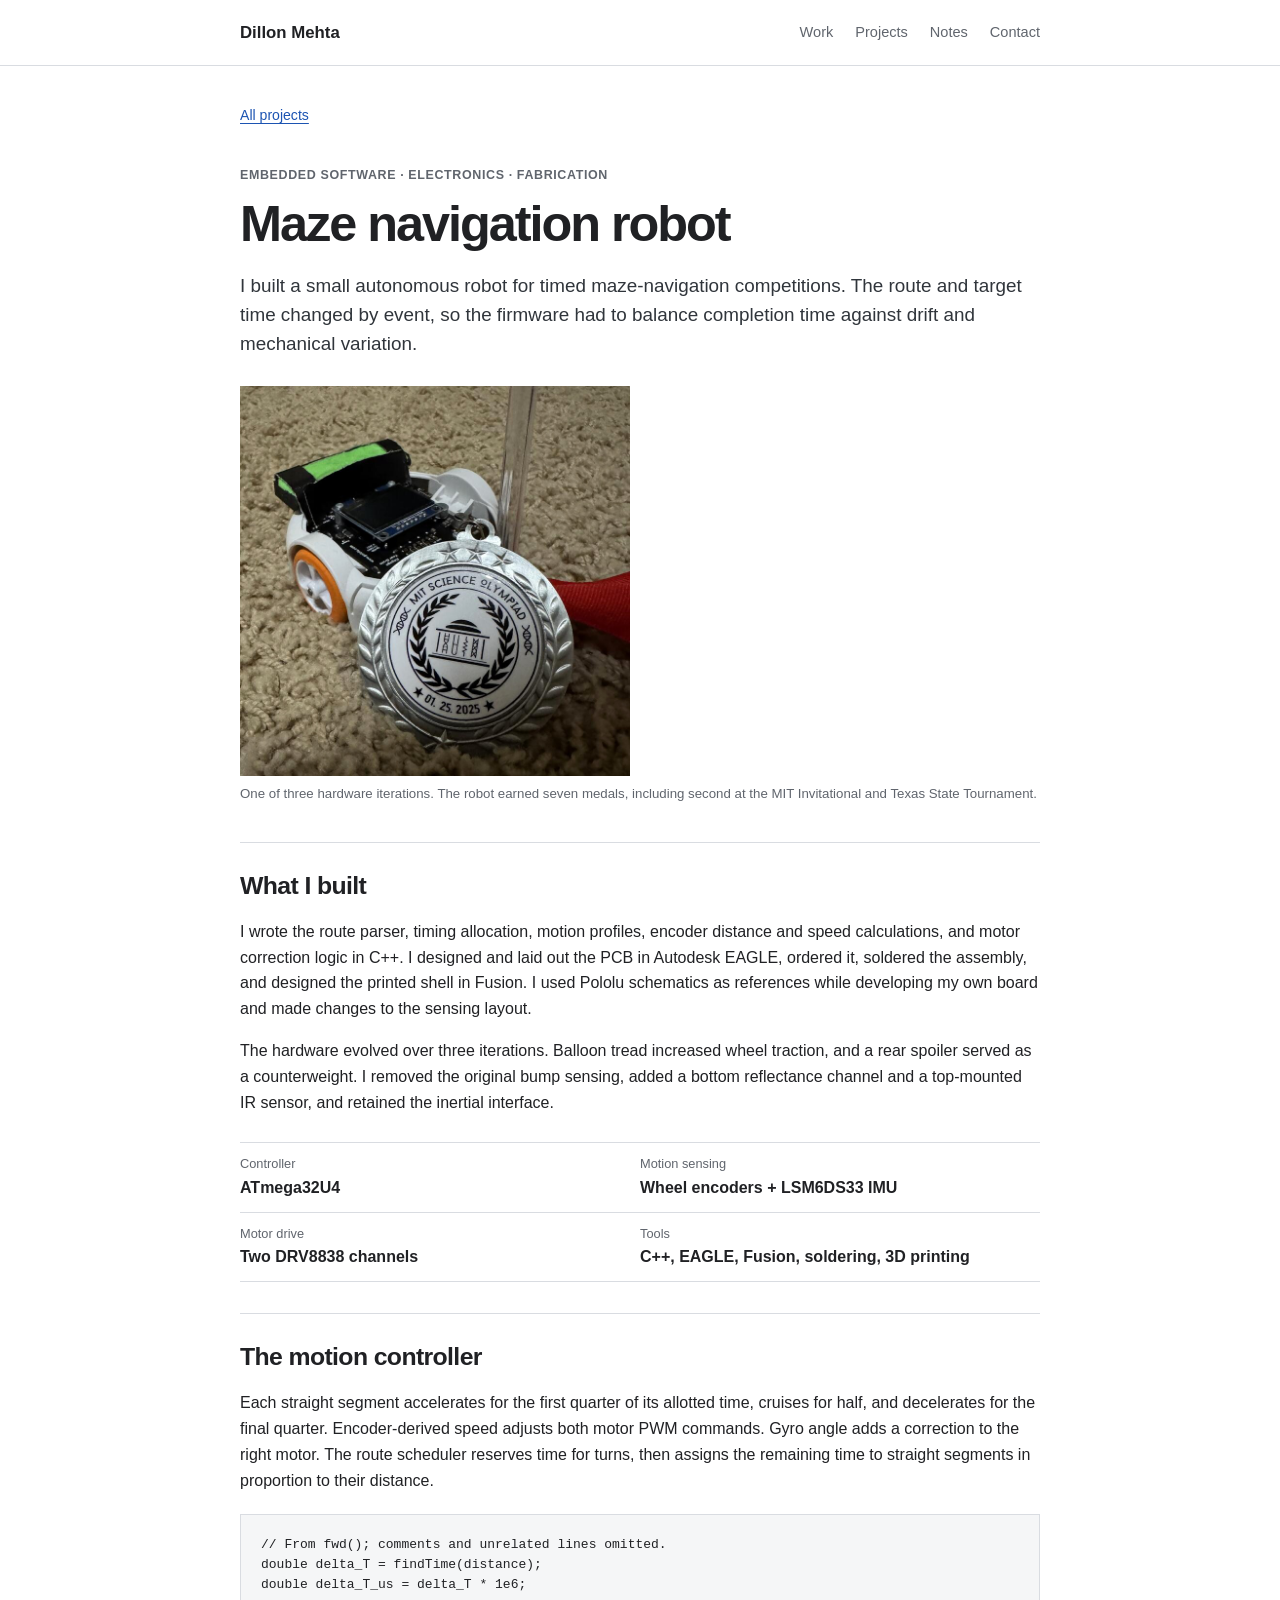
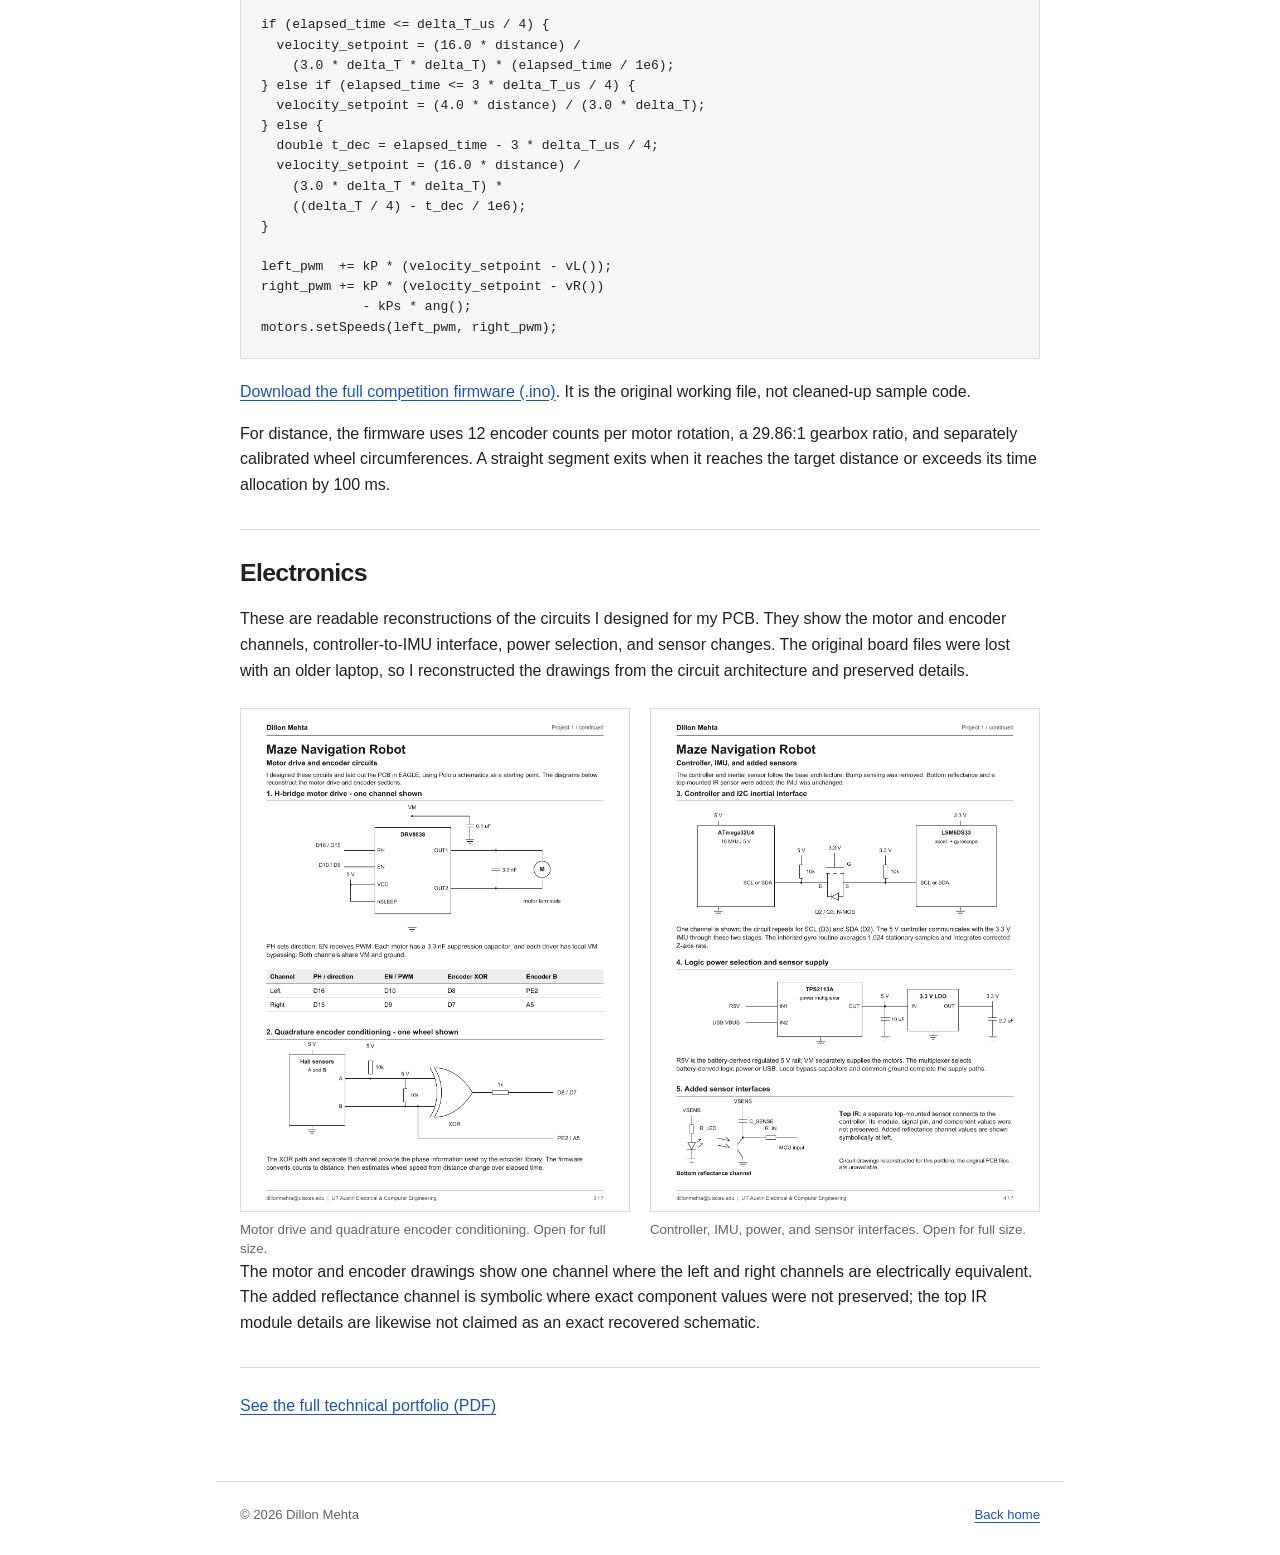
==== maze-robot.html @ 6f90989e "Replace PDF landing page with engineering portfolio site" ====
<!doctype html>
<html lang="en">
<head>
  <meta charset="utf-8"><meta name="viewport" content="width=device-width, initial-scale=1">
  <meta name="description" content="Dillon Mehta's maze navigation robot: C++ motion control, encoder and IMU feedback, custom electronics, and fabrication.">
  <link rel="icon" type="image/svg+xml" href="data:image/svg+xml,%3Csvg xmlns='http://www.w3.org/2000/svg' viewBox='0 0 64 64'%3E%3Crect width='64' height='64' rx='12' fill='%231c54b2'/%3E%3Ctext x='32' y='43' text-anchor='middle' font-family='Arial,sans-serif' font-size='30' font-weight='700' fill='white'%3EDM%3C/text%3E%3C/svg%3E">
  <title>Maze navigation robot · Dillon Mehta</title><link rel="stylesheet" href="styles.css">
</head>
<body>
  <a class="skip-link" href="#main">Skip to content</a>
  <header class="site-header"><div class="site-header__inner"><a class="site-name" href="./">Dillon Mehta</a><nav aria-label="Main navigation"><a href="./#work">Work</a><a href="./#projects">Projects</a><a href="./#notes">Notes</a><a href="./#contact">Contact</a></nav></div></header>
  <main id="main" class="page article">
    <a class="back-link" href="./#projects">All projects</a>
    <p class="eyebrow">Embedded software · Electronics · Fabrication</p>
    <h1>Maze navigation robot</h1>
    <p class="article-lead">I built a small autonomous robot for timed maze-navigation competitions. The route and target time changed by event, so the firmware had to balance completion time against drift and mechanical variation.</p>
    <figure class="article-hero"><img src="assets/maze-robot.jpg" alt="The completed maze-navigation robot with an MIT Science Olympiad medal"><figcaption>One of three hardware iterations. The robot earned seven medals, including second at the MIT Invitational and Texas State Tournament.</figcaption></figure>

    <section class="article-section"><h2>What I built</h2>
      <p>I wrote the route parser, timing allocation, motion profiles, encoder distance and speed calculations, and motor correction logic in C++. I designed and laid out the PCB in Autodesk EAGLE, ordered it, soldered the assembly, and designed the printed shell in Fusion. I used Pololu schematics as references while developing my own board and made changes to the sensing layout.</p>
      <p>The hardware evolved over three iterations. Balloon tread increased wheel traction, and a rear spoiler served as a counterweight. I removed the original bump sensing, added a bottom reflectance channel and a top-mounted IR sensor, and retained the inertial interface.</p>
      <dl class="facts"><div><dt>Controller</dt><dd>ATmega32U4</dd></div><div><dt>Motion sensing</dt><dd>Wheel encoders + LSM6DS33 IMU</dd></div><div><dt>Motor drive</dt><dd>Two DRV8838 channels</dd></div><div><dt>Tools</dt><dd>C++, EAGLE, Fusion, soldering, 3D printing</dd></div></dl>
    </section>

    <section class="article-section"><h2>The motion controller</h2>
      <p>Each straight segment accelerates for the first quarter of its allotted time, cruises for half, and decelerates for the final quarter. Encoder-derived speed adjusts both motor PWM commands. Gyro angle adds a correction to the right motor. The route scheduler reserves time for turns, then assigns the remaining time to straight segments in proportion to their distance.</p>
      <pre class="code"><code>// From fwd(); comments and unrelated lines omitted.
double delta_T = findTime(distance);
double delta_T_us = delta_T * 1e6;

if (elapsed_time &lt;= delta_T_us / 4) {
  velocity_setpoint = (16.0 * distance) /
    (3.0 * delta_T * delta_T) * (elapsed_time / 1e6);
} else if (elapsed_time &lt;= 3 * delta_T_us / 4) {
  velocity_setpoint = (4.0 * distance) / (3.0 * delta_T);
} else {
  double t_dec = elapsed_time - 3 * delta_T_us / 4;
  velocity_setpoint = (16.0 * distance) /
    (3.0 * delta_T * delta_T) *
    ((delta_T / 4) - t_dec / 1e6);
}

left_pwm  += kP * (velocity_setpoint - vL());
right_pwm += kP * (velocity_setpoint - vR())
             - kPs * ang();
motors.setSpeeds(left_pwm, right_pwm);</code></pre>
      <p><a href="assets/maze-control.ino" download>Download the full competition firmware (.ino)</a>. It is the original working file, not cleaned-up sample code.</p>
      <p>For distance, the firmware uses 12 encoder counts per motor rotation, a 29.86:1 gearbox ratio, and separately calibrated wheel circumferences. A straight segment exits when it reaches the target distance or exceeds its time allocation by 100 ms.</p>
    </section>

    <section class="article-section"><h2>Electronics</h2>
      <p>These are readable reconstructions of the circuits I designed for my PCB. They show the motor and encoder channels, controller-to-IMU interface, power selection, and sensor changes. The original board files were lost with an older laptop, so I reconstructed the drawings from the circuit architecture and preserved details.</p>
      <div class="circuit-grid">
        <figure><a href="assets/maze-circuits-motor.png" target="_blank" rel="noopener"><img src="assets/maze-circuits-motor.png" alt="Motor drive and encoder circuits showing DRV8838 H-bridge, motor outputs, Hall sensors, pull-ups, XOR conditioning, and MCU nets"></a><figcaption>Motor drive and quadrature encoder conditioning. Open for full size.</figcaption></figure>
        <figure><a href="assets/maze-circuits-sensors.png" target="_blank" rel="noopener"><img src="assets/maze-circuits-sensors.png" alt="Controller, I2C inertial interface, logic power selection, and added sensor interfaces"></a><figcaption>Controller, IMU, power, and sensor interfaces. Open for full size.</figcaption></figure>
      </div>
      <p>The motor and encoder drawings show one channel where the left and right channels are electrically equivalent. The added reflectance channel is symbolic where exact component values were not preserved; the top IR module details are likewise not claimed as an exact recovered schematic.</p>
    </section>
    <p class="article-end"><a href="portfolio.pdf">See the full technical portfolio (PDF)</a></p>
  </main>
  <footer class="site-footer"><span>© 2026 Dillon Mehta</span><a href="./">Back home</a></footer>
</body>
</html>
---- styles.css ----
:root{color-scheme:light;--ink:#202124;--muted:#60656d;--line:#d9dce1;--blue:#1c54b2;--soft:#f5f7fa;--page:800px}
*{box-sizing:border-box}
html{scroll-behavior:smooth}
body{margin:0;background:#fff;color:var(--ink);font:16px/1.62 -apple-system,BlinkMacSystemFont,"Segoe UI",Arial,sans-serif}
img{max-width:100%}
a{color:var(--blue);text-underline-offset:3px}
a:hover{text-decoration-thickness:2px}
button{font:inherit}
:focus-visible{outline:3px solid #79a7ef;outline-offset:3px}
.skip-link{position:absolute;top:-100px;left:12px;z-index:10;background:#fff;padding:8px 12px}.skip-link:focus{top:10px}
.site-header{border-bottom:1px solid var(--line)}
.site-header__inner{max-width:calc(var(--page) + 48px);margin:auto;padding:19px 24px;display:flex;justify-content:space-between;align-items:center;gap:22px}
.site-name{color:var(--ink);font-weight:700;text-decoration:none;font-size:1.05rem;white-space:nowrap}
.site-header nav{display:flex;gap:22px;flex-wrap:wrap}
.site-header nav a{font-size:.91rem;color:var(--muted);text-decoration:none}.site-header nav a:hover{color:var(--blue);text-decoration:underline}
.page{max-width:calc(var(--page) + 48px);margin:auto;padding:0 24px}
.intro{padding:64px 0 52px}.eyebrow,.project__year,.note__label{font-size:.78rem;letter-spacing:.05em;text-transform:uppercase;color:var(--muted);font-weight:650}
h1,h2,h3,p{margin-top:0}h1{font-size:clamp(2.2rem,5vw,3.15rem);letter-spacing:-.04em;line-height:1.12;margin-bottom:20px}h2{font-size:1.55rem;letter-spacing:-.025em;line-height:1.25;margin:0}h3{font-size:1.05rem;line-height:1.35;margin-bottom:2px}
p{margin-bottom:16px}.intro p{max-width:700px}.lead{font-size:1.25rem;line-height:1.5;color:#282d34}
.intro-links,.small-links{display:flex;flex-wrap:wrap;gap:8px 18px}.intro-links{margin-top:25px;font-size:.94rem}
.section{padding:34px 0 46px;border-top:1px solid var(--line);scroll-margin-top:30px}.section-head{display:flex;justify-content:space-between;gap:12px;align-items:baseline;margin-bottom:22px}.section-note{font-size:.85rem;color:var(--muted)}
.entry-list,.project-list,.note-list{border-top:1px solid var(--line)}
.entry{display:grid;grid-template-columns:110px 1fr;gap:18px;padding:21px 0;border-bottom:1px solid var(--line)}.entry__meta{font-size:.84rem;color:var(--muted);padding-top:2px}.entry__role{color:var(--muted);font-size:.9rem;margin:0 0 8px}.entry p:last-child{margin-bottom:0}
.project{display:grid;grid-template-columns:144px 1fr;gap:22px;padding:20px 0;border-bottom:1px solid var(--line);color:inherit;text-decoration:none}.project:hover .project__more{text-decoration:underline}.project img{display:block;width:144px;height:108px;object-fit:cover;border-radius:3px;background:var(--soft)}.project__copy{display:flex;flex-direction:column;gap:3px}.project__copy strong{font-size:1.15rem;line-height:1.35}.project__more{color:var(--blue);font-size:.87rem;margin-top:4px}.section-after{margin:25px 0 0}
.note{padding:19px 0;border-bottom:1px solid var(--line)}.note__label{margin:0 0 3px}.note h3{margin-bottom:7px}.note p:last-child{margin:0}.contact{padding-bottom:70px}.small-links{font-size:.9rem;color:var(--muted)}
.x-feed{margin-top:22px}.x-feed>button{background:#fff;border:1px solid var(--line);padding:8px 12px;cursor:pointer;color:var(--blue);font-size:.9rem}.x-feed>button:hover{border-color:var(--blue)}.x-feed>span{display:block;color:var(--muted);font-size:.8rem;margin-top:7px}#x-feed-content{max-width:560px;margin-top:18px}
.site-footer{border-top:1px solid var(--line);max-width:calc(var(--page) + 48px);margin:auto;padding:22px 24px 30px;display:flex;justify-content:space-between;color:var(--muted);font-size:.82rem}
.robot-helper{position:fixed;right:18px;bottom:14px;z-index:5}.robot-helper__button{display:block;border:0;background:transparent;cursor:pointer;padding:0;width:90px;height:90px;filter:drop-shadow(0 2px 4px #0002)}.robot-helper__button img{width:100%;height:100%;object-fit:contain}.robot-helper__menu{position:absolute;right:12px;bottom:86px;width:220px;border:1px solid var(--line);background:#fff;box-shadow:0 10px 30px #00000017;padding:12px}.robot-helper__menu p{font-size:.85rem;color:var(--muted);margin:0 0 7px}.robot-helper__menu button{display:block;width:100%;padding:7px 3px;border:0;background:#fff;color:var(--blue);text-align:left;cursor:pointer;font-size:.86rem}.robot-helper__menu button:hover{text-decoration:underline}
.robot-helper__button:hover img{transform:rotate(-5deg)}.robot-helper__button img{transition:transform .2s ease}.robot-helper.is-driving img{animation:robot-drive .75s ease-in-out}
@keyframes robot-drive{0%,100%{transform:translateX(0) rotate(0)}45%{transform:translateX(-38px) rotate(-8deg)}70%{transform:translateX(-18px) rotate(5deg)}}
.article{padding-top:36px;padding-bottom:46px}.back-link{display:inline-block;margin-bottom:38px;font-size:.88rem}.article .eyebrow{margin-bottom:11px}.article h1{margin-bottom:18px}.article-lead{font-size:1.18rem;line-height:1.55;color:#30353b;margin-bottom:26px}.article-links{display:flex;flex-wrap:wrap;gap:10px 22px}.article-hero{margin:28px 0 38px}.article-hero img{display:block;max-width:420px;max-height:390px;object-fit:contain;background:var(--soft)}.article-hero--wide img{max-width:100%;width:100%;max-height:500px;object-fit:contain;object-position:left center}.article figure figcaption{font-size:.83rem;line-height:1.45;color:var(--muted);margin-top:8px}.article-section{border-top:1px solid var(--line);padding:28px 0 31px}.article-section h2{margin-bottom:17px}.article-section p:last-child{margin-bottom:0}.facts{display:grid;grid-template-columns:1fr 1fr;border-top:1px solid var(--line);margin:26px 0 0}.facts div{padding:11px 10px 11px 0;border-bottom:1px solid var(--line)}.facts dt{font-size:.8rem;color:var(--muted)}.facts dd{margin:0;font-weight:550}.code{background:#f5f6f7;border:1px solid var(--line);padding:20px;overflow:auto;font:13px/1.55 ui-monospace,SFMono-Regular,Menlo,Consolas,monospace;margin:20px 0}.circuit-grid,.image-pair{display:grid;grid-template-columns:1fr 1fr;gap:20px;margin-top:24px}.circuit-grid figure,.image-pair figure,.single-detail{margin:0}.circuit-grid img{width:100%;border:1px solid var(--line);display:block}.image-pair img{width:100%;height:250px;object-fit:contain;background:var(--soft);display:block}.single-detail{max-width:380px;margin-top:24px}.single-detail img{width:100%;display:block}.table-wrap{overflow-x:auto;margin:20px 0 24px}table{width:100%;border-collapse:collapse;font-size:.93rem}caption{text-align:left;font-weight:650;padding-bottom:8px}th,td{padding:9px 10px;border-bottom:1px solid var(--line);text-align:left}th{background:var(--soft);font-weight:650}details{border:1px solid var(--line);padding:12px 16px;margin:21px 0}details summary{cursor:pointer;color:var(--blue);font-weight:650}details p{padding-top:12px}.poster-preview{max-width:600px;margin:20px 0 30px}.poster-preview img{display:block;width:100%;border:1px solid var(--line)}.article-end{border-top:1px solid var(--line);padding-top:25px}
@media(max-width:650px){.site-header__inner{align-items:flex-start;flex-direction:column;gap:9px;padding:16px 18px}.site-header nav{gap:10px 18px}.page{padding:0 18px}.intro{padding:42px 0}.lead{font-size:1.12rem}.entry{grid-template-columns:1fr;gap:3px}.project{grid-template-columns:92px 1fr;gap:14px}.project img{width:92px;height:92px}.project__copy strong{font-size:1.02rem}.project__copy>span:nth-of-type(2){font-size:.9rem}.section-head{align-items:flex-start;flex-direction:column;gap:4px}.robot-helper{right:5px;bottom:5px}.robot-helper__button{width:50px;height:50px}.robot-helper__menu{bottom:47px;right:8px}.site-footer{padding:20px 18px 70px}}
@media(max-width:650px){.article{padding-top:28px}.back-link{margin-bottom:27px}.article-lead{font-size:1.08rem}.facts,.circuit-grid,.image-pair{grid-template-columns:1fr}.image-pair img{height:auto;max-height:280px}.code{padding:14px;font-size:12px}}
@media(prefers-reduced-motion:reduce){html{scroll-behavior:auto}*,*::before,*::after{animation-duration:.01ms!important;transition-duration:.01ms!important}}
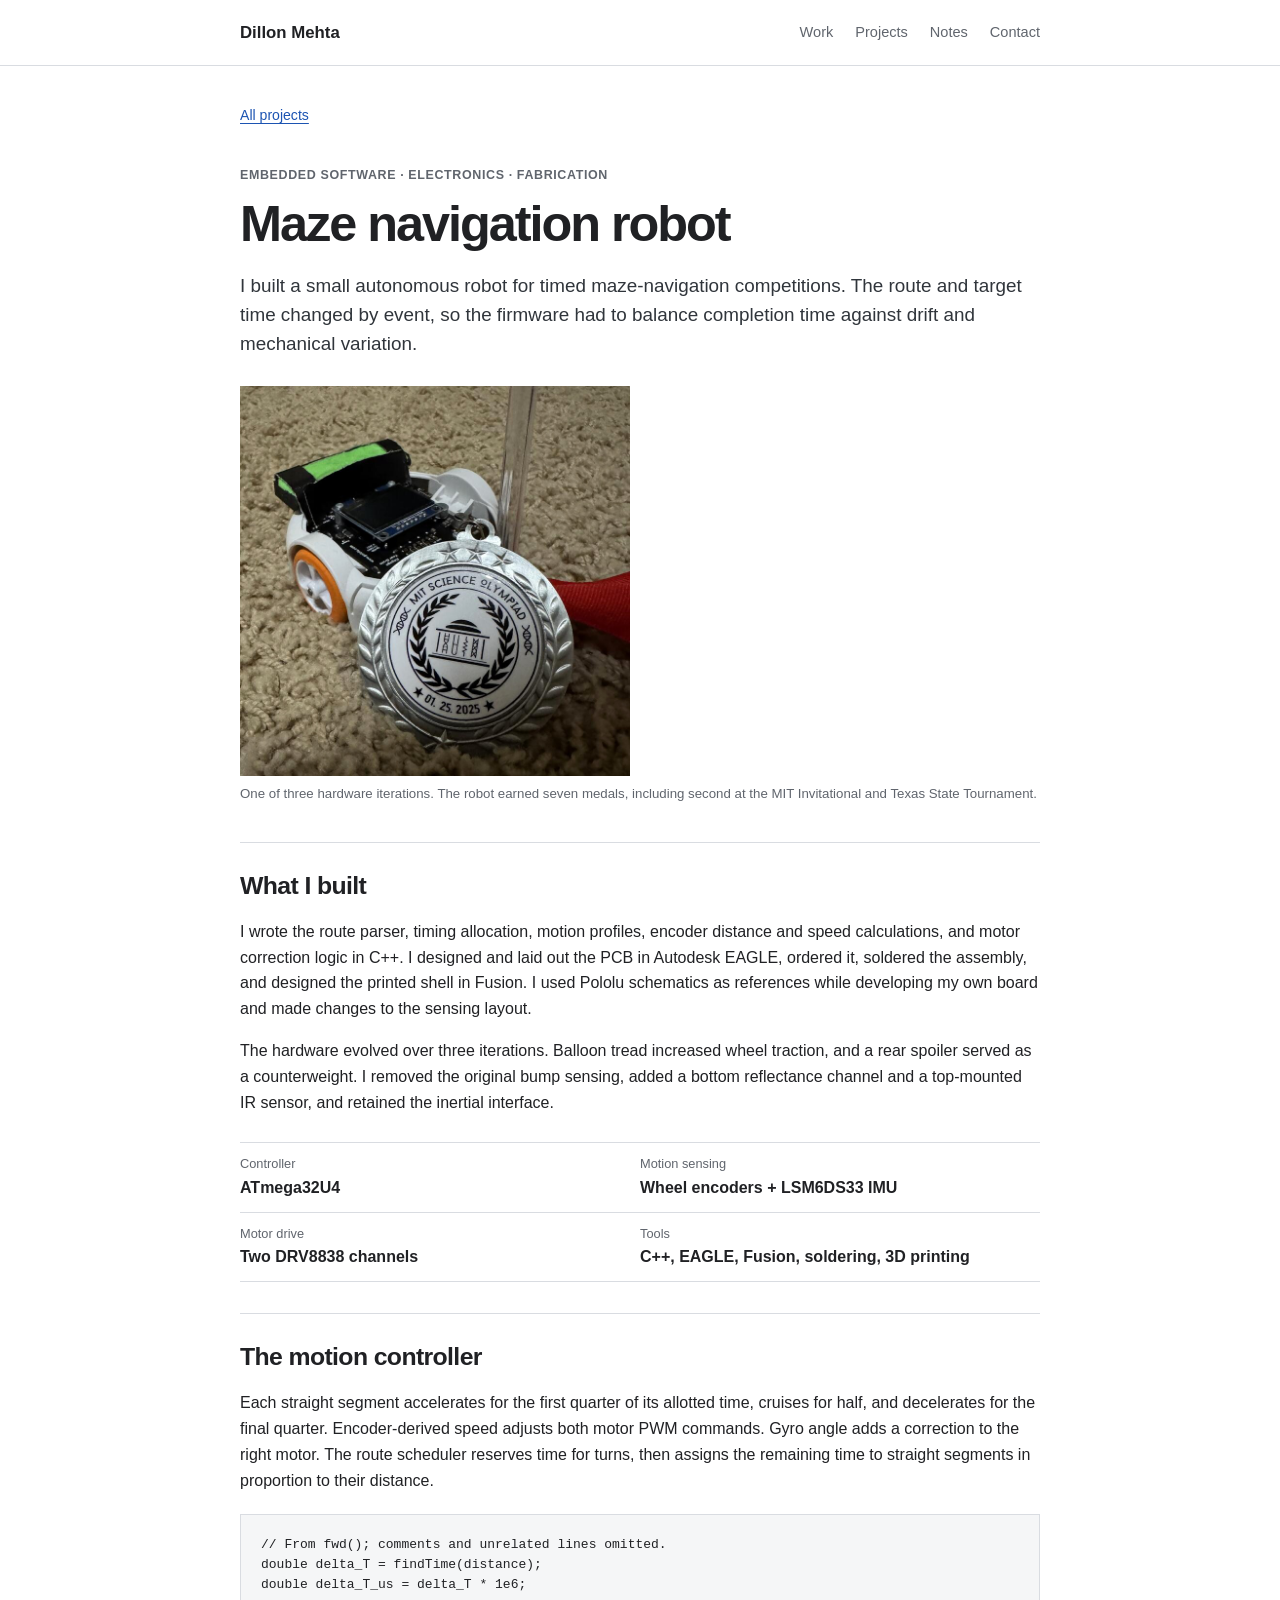
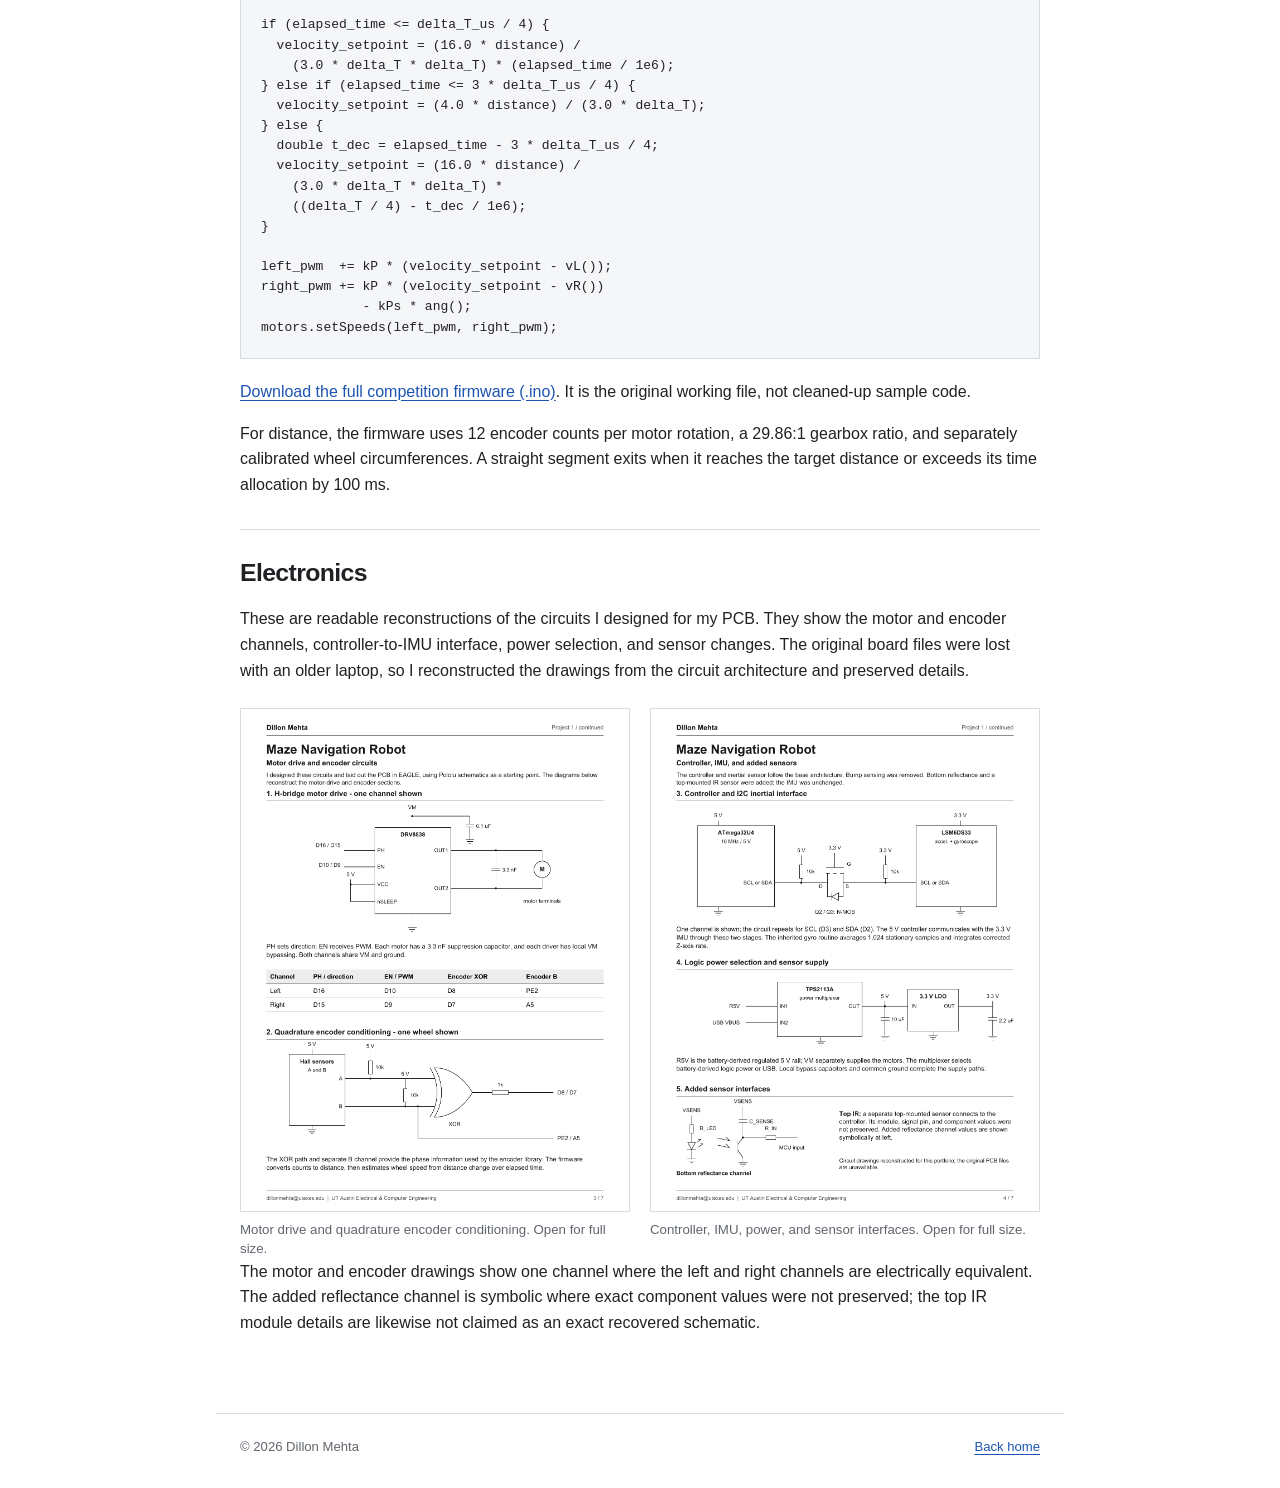
==== commit 0e3250a5: "Remove portfolio PDF links" ====
--- a/maze-robot.html
+++ b/maze-robot.html
@@ -56,7 +56,6 @@
       </div>
       <p>The motor and encoder drawings show one channel where the left and right channels are electrically equivalent. The added reflectance channel is symbolic where exact component values were not preserved; the top IR module details are likewise not claimed as an exact recovered schematic.</p>
     </section>
-    <p class="article-end"><a href="portfolio.pdf">See the full technical portfolio (PDF)</a></p>
   </main>
   <footer class="site-footer"><span>© 2026 Dillon Mehta</span><a href="./">Back home</a></footer>
 </body>
